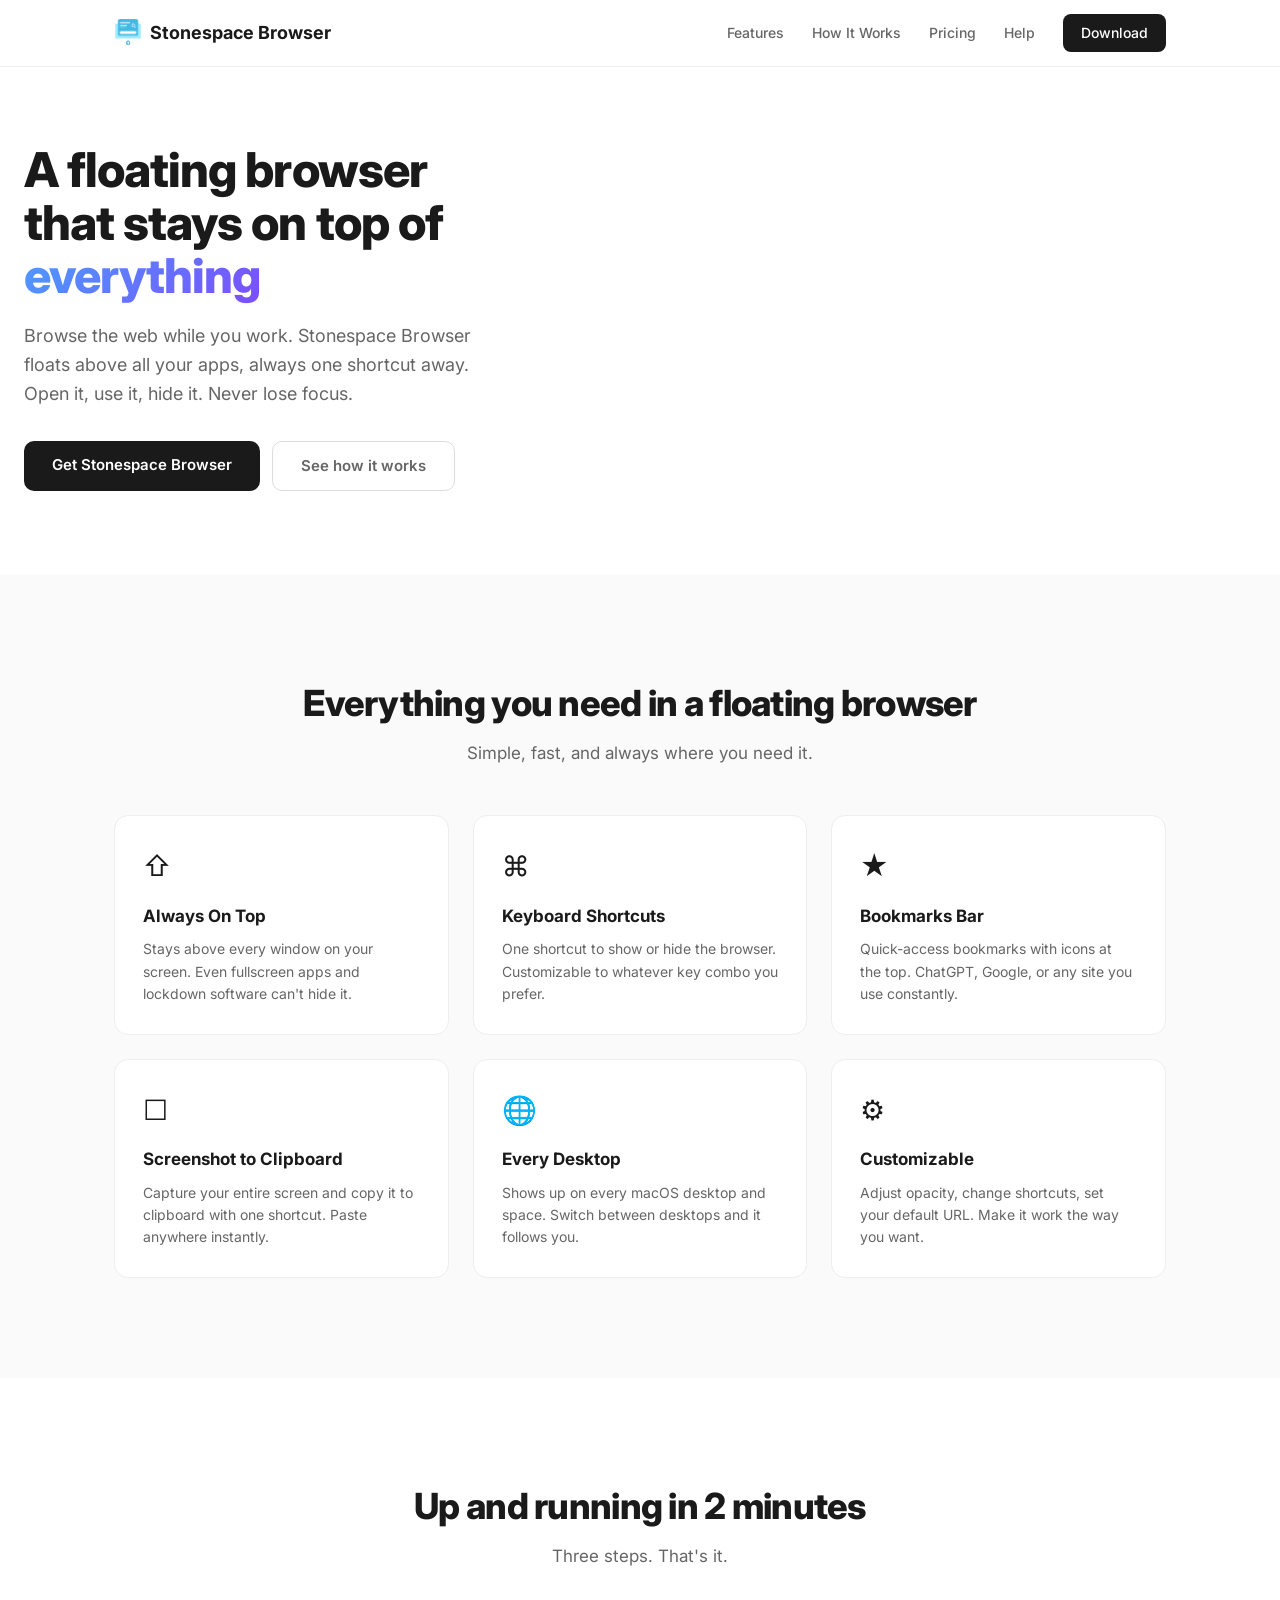
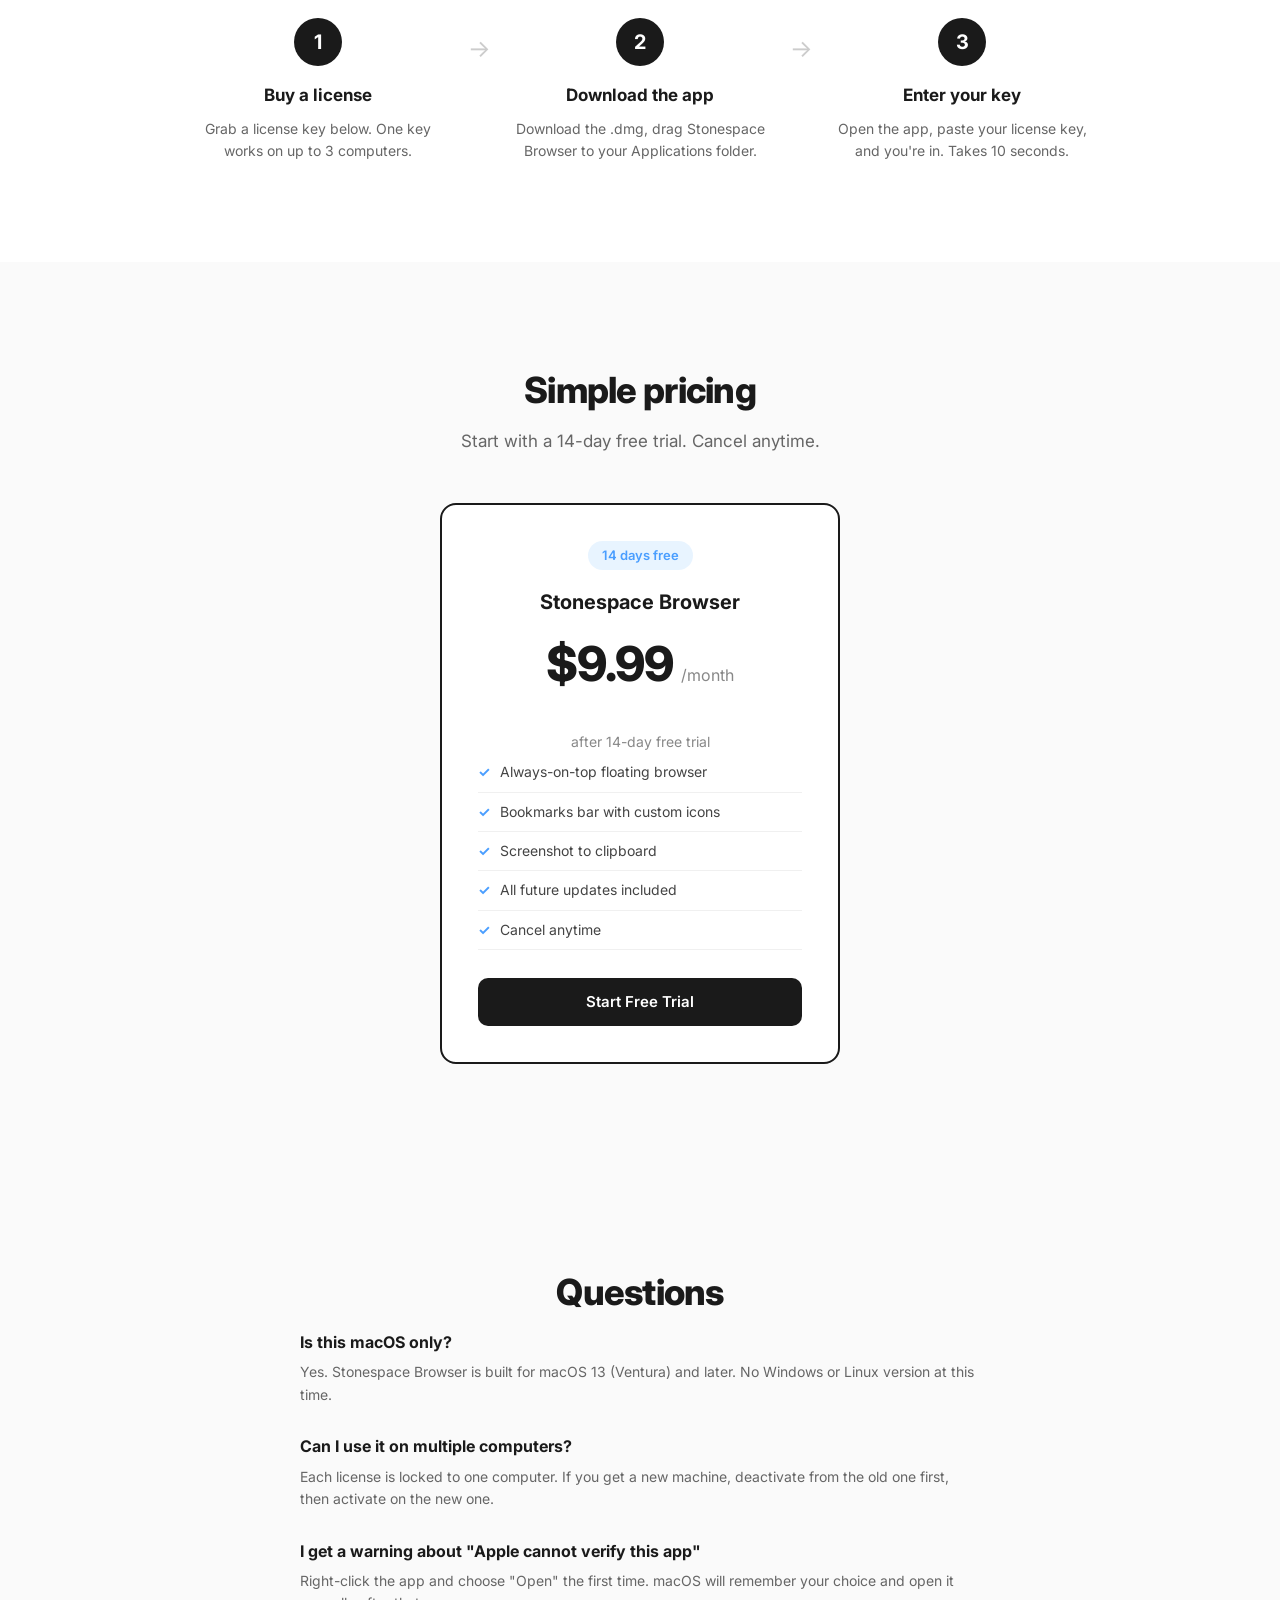
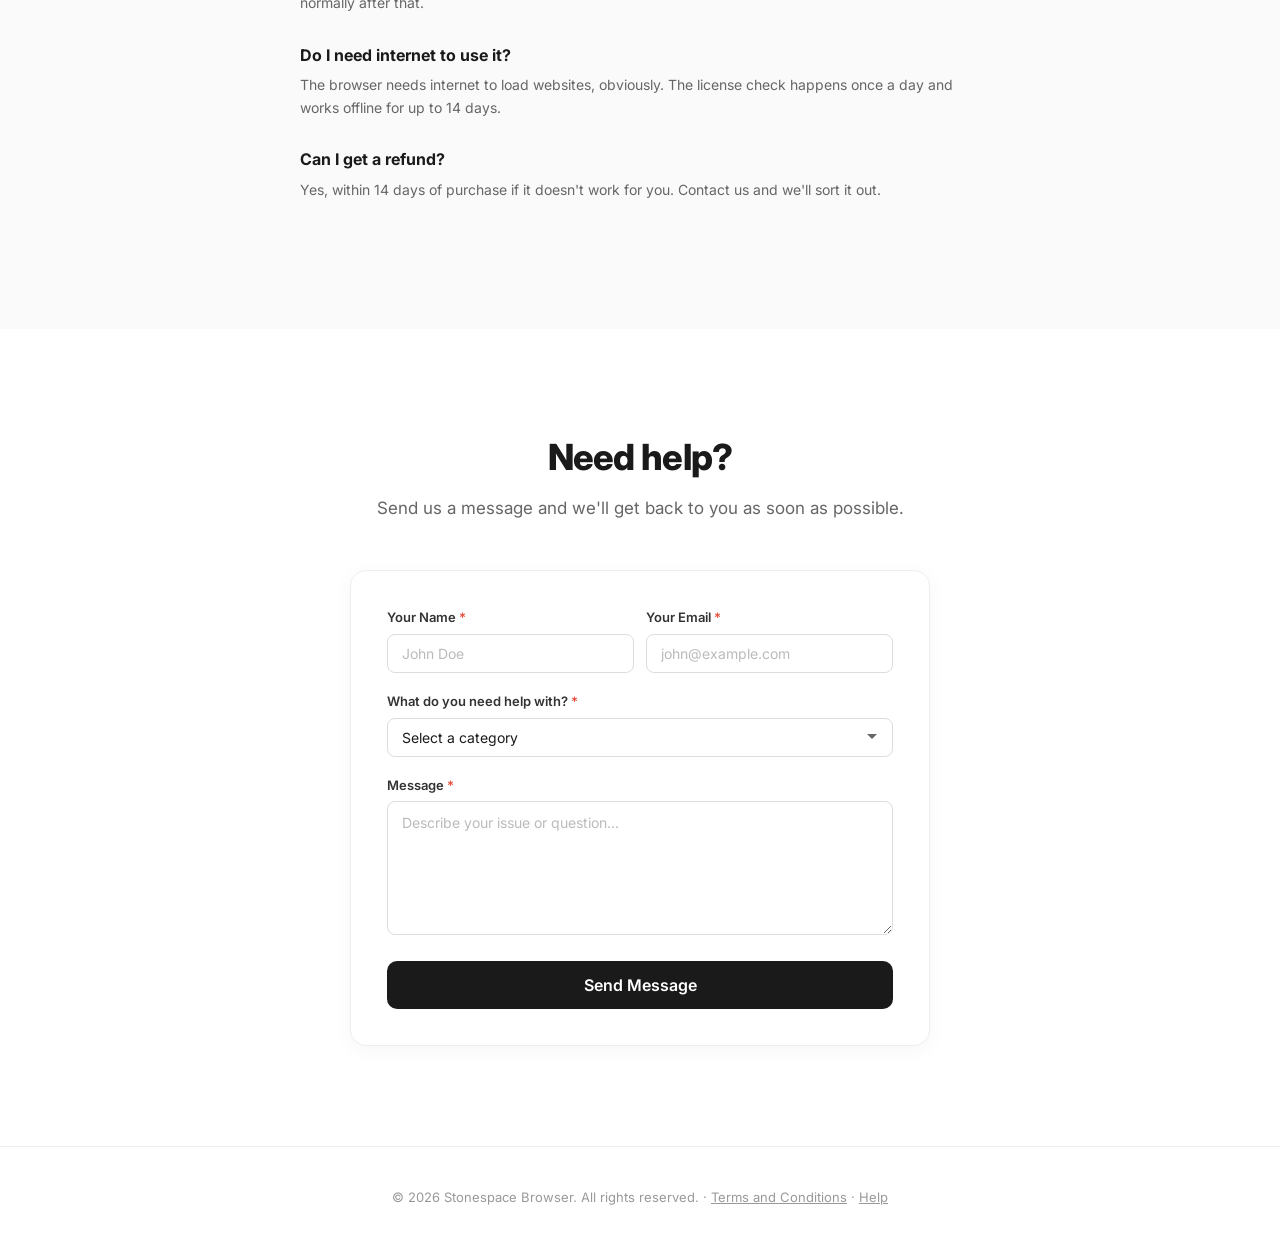
==== index.html @ 14fc7927 "Point trial form to new registration Google Sheet webhook" ====
<!DOCTYPE html>
<html lang="en">
<head>
  <meta charset="UTF-8">
  <meta name="viewport" content="width=device-width, initial-scale=1.0">
  <title>Stonespace Browser - A floating browser that stays on top of everything</title>
  <meta name="description" content="Stonespace Browser is a floating, always-on-top browser for macOS. Browse while you work. Keyboard shortcuts, bookmarks, screenshot tools.">
  <link rel="stylesheet" href="styles.css">
  <link rel="preconnect" href="https://fonts.googleapis.com">
  <link rel="preconnect" href="https://fonts.gstatic.com" crossorigin>
  <link href="https://fonts.googleapis.com/css2?family=Inter:wght@400;500;600;700;800&display=swap" rel="stylesheet">
</head>
<body>

  <!-- Nav -->
  <nav>
    <div class="nav-inner">
      <div class="nav-logo">
        <img src="assets/logo.png" alt="Stonespace Browser" class="nav-logo-img">
        Stonespace Browser
      </div>
      <div class="nav-links">
        <a href="#features">Features</a>
        <a href="#how-it-works">How It Works</a>
        <a href="#pricing">Pricing</a>
        <a href="#help" class="nav-link-help">Help</a>
        <a href="#" class="nav-btn open-registration">Download</a>
      </div>
    </div>
  </nav>

  <!-- Hero -->
  <section class="hero">
    <div class="hero-inner">
      <div class="hero-text">
        <h1>A floating browser that stays on top of <em>everything</em></h1>
        <p class="hero-sub">Browse the web while you work. Stonespace Browser floats above all your apps, always one shortcut away. Open it, use it, hide it. Never lose focus.</p>
        <div class="hero-buttons">
          <a href="#" class="btn btn-primary open-registration">Get Stonespace Browser</a>
          <a href="#how-it-works" class="btn btn-ghost">See how it works</a>
        </div>
      </div>

      <div class="hero-macbook">
        <video id="demo-video" class="hero-video" muted loop playsinline>
          <source src="assets/hero-demo.mp4" type="video/mp4">
        </video>

        <!-- Floating shortcut indicator -->
        <div class="shortcut-badge" id="shortcut-badge">
          <span class="kbd">&#8984;</span> + <span class="kbd">3</span>
        </div>
      </div>
    </div>
  </section>

  <!-- Features -->
  <section class="features" id="features">
    <div class="section-inner">
      <h2>Everything you need in a floating browser</h2>
      <p class="section-sub">Simple, fast, and always where you need it.</p>

      <div class="features-grid">
        <div class="feature-card">
          <div class="feature-icon">&#8679;</div>
          <h3>Always On Top</h3>
          <p>Stays above every window on your screen. Even fullscreen apps and lockdown software can't hide it.</p>
        </div>
        <div class="feature-card">
          <div class="feature-icon">&#8984;</div>
          <h3>Keyboard Shortcuts</h3>
          <p>One shortcut to show or hide the browser. Customizable to whatever key combo you prefer.</p>
        </div>
        <div class="feature-card">
          <div class="feature-icon">&#9733;</div>
          <h3>Bookmarks Bar</h3>
          <p>Quick-access bookmarks with icons at the top. ChatGPT, Google, or any site you use constantly.</p>
        </div>
        <div class="feature-card">
          <div class="feature-icon">&#9744;</div>
          <h3>Screenshot to Clipboard</h3>
          <p>Capture your entire screen and copy it to clipboard with one shortcut. Paste anywhere instantly.</p>
        </div>
        <div class="feature-card">
          <div class="feature-icon">&#127760;</div>
          <h3>Every Desktop</h3>
          <p>Shows up on every macOS desktop and space. Switch between desktops and it follows you.</p>
        </div>
        <div class="feature-card">
          <div class="feature-icon">&#9881;</div>
          <h3>Customizable</h3>
          <p>Adjust opacity, change shortcuts, set your default URL. Make it work the way you want.</p>
        </div>
      </div>
    </div>
  </section>

  <!-- How It Works -->
  <section class="how-it-works" id="how-it-works">
    <div class="section-inner">
      <h2>Up and running in 2 minutes</h2>
      <p class="section-sub">Three steps. That's it.</p>

      <div class="steps">
        <div class="step">
          <div class="step-num">1</div>
          <h3>Buy a license</h3>
          <p>Grab a license key below. One key works on up to 3 computers.</p>
        </div>
        <div class="step-arrow">&rarr;</div>
        <div class="step">
          <div class="step-num">2</div>
          <h3>Download the app</h3>
          <p>Download the .dmg, drag Stonespace Browser to your Applications folder.</p>
        </div>
        <div class="step-arrow">&rarr;</div>
        <div class="step">
          <div class="step-num">3</div>
          <h3>Enter your key</h3>
          <p>Open the app, paste your license key, and you're in. Takes 10 seconds.</p>
        </div>
      </div>
    </div>
  </section>

  <!-- Pricing -->
  <section class="pricing" id="pricing">
    <div class="section-inner">
      <h2>Simple pricing</h2>
      <p class="section-sub">Start with a <span class="trial-days">14</span>-day free trial. Cancel anytime.</p>

      <div class="pricing-card">
        <div class="pricing-trial-badge"><span class="trial-days">14</span> days free</div>
        <div class="pricing-header">
          <h3>Stonespace Browser</h3>
          <div class="pricing-amount">
            <span class="price price-value">$9.99</span>
            <span class="price-period">/month</span>
          </div>
          <p class="pricing-trial-note">after <span class="trial-days">14</span>-day free trial</p>
        </div>
        <ul class="pricing-features">
          <li>Always-on-top floating browser</li>
          <li>Bookmarks bar with custom icons</li>
          <li>Screenshot to clipboard</li>
          <li>All future updates included</li>
          <li>Cancel anytime</li>
        </ul>
        <a href="#" class="btn btn-primary btn-full open-registration">Start Free Trial</a>
      </div>
    </div>
  </section>


  <!-- FAQ -->
  <section class="faq" id="faq">
    <div class="section-inner">
      <h2>Questions</h2>

      <div class="faq-list">
        <div class="faq-item">
          <h3>Is this macOS only?</h3>
          <p>Yes. Stonespace Browser is built for macOS 13 (Ventura) and later. No Windows or Linux version at this time.</p>
        </div>
        <div class="faq-item">
          <h3>Can I use it on multiple computers?</h3>
          <p>Each license is locked to one computer. If you get a new machine, deactivate from the old one first, then activate on the new one.</p>
        </div>
        <div class="faq-item">
          <h3>I get a warning about "Apple cannot verify this app"</h3>
          <p>Right-click the app and choose "Open" the first time. macOS will remember your choice and open it normally after that.</p>
        </div>
        <div class="faq-item">
          <h3>Do I need internet to use it?</h3>
          <p>The browser needs internet to load websites, obviously. The license check happens once a day and works offline for up to 14 days.</p>
        </div>
        <div class="faq-item">
          <h3>Can I get a refund?</h3>
          <p>Yes, within 14 days of purchase if it doesn't work for you. Contact us and we'll sort it out.</p>
        </div>
      </div>
    </div>
  </section>

  <!-- Help -->
  <section class="help" id="help">
    <div class="section-inner">
      <h2>Need help?</h2>
      <p class="section-sub">Send us a message and we'll get back to you as soon as possible.</p>

      <div class="help-card">
        <form id="help-form" novalidate>
          <div class="form-row">
            <div class="form-group">
              <label for="help-name">Your Name <span class="required">*</span></label>
              <input type="text" id="help-name" name="name" required placeholder="John Doe">
            </div>
            <div class="form-group">
              <label for="help-email">Your Email <span class="required">*</span></label>
              <input type="email" id="help-email" name="email" required placeholder="john@example.com">
            </div>
          </div>

          <div class="form-group">
            <label for="help-category">What do you need help with? <span class="required">*</span></label>
            <select id="help-category" name="category" required>
              <option value="" disabled selected>Select a category</option>
              <option value="Installation">Installation issue</option>
              <option value="License">License or activation</option>
              <option value="Bug">Something isn't working</option>
              <option value="Billing">Billing or subscription</option>
              <option value="Feature Request">Feature request</option>
              <option value="Refund">Refund request</option>
              <option value="Other">Other</option>
            </select>
          </div>

          <div class="form-group">
            <label for="help-message">Message <span class="required">*</span></label>
            <textarea id="help-message" name="message" required placeholder="Describe your issue or question..." rows="5"></textarea>
          </div>

          <button type="submit" class="btn btn-primary btn-full help-submit" id="help-submit-btn">Send Message</button>
        </form>

        <div class="help-success" id="help-success" style="display: none;">
          <div class="help-success-icon">&#10003;</div>
          <h3>Message sent!</h3>
          <p>Your ticket number is <strong id="help-ticket-display"></strong></p>
          <p class="help-success-note">We'll get back to you by email. Save your ticket number for reference.</p>
          <button class="btn btn-ghost" id="help-send-another">Send another message</button>
        </div>
      </div>
    </div>
  </section>

  <!-- Registration Modal -->
  <div class="modal-overlay" id="registration-modal">
    <div class="modal-card">
      <button class="modal-close" id="modal-close">&times;</button>
      <h2 class="modal-title">Start Your Free Trial</h2>
      <p class="modal-subtitle">Fill in your info and we'll take you to checkout.</p>

      <form id="registration-form" novalidate>
        <div class="form-row">
          <div class="form-group">
            <label for="reg-first-name">First Name <span class="required">*</span></label>
            <input type="text" id="reg-first-name" name="firstName" required placeholder="John">
          </div>
          <div class="form-group">
            <label for="reg-last-name">Last Name <span class="required">*</span></label>
            <input type="text" id="reg-last-name" name="lastName" required placeholder="Doe">
          </div>
        </div>

        <div class="form-group">
          <label for="reg-email">Email <span class="required">*</span></label>
          <input type="email" id="reg-email" name="email" required placeholder="john@example.com">
        </div>

        <div class="form-group">
          <label for="reg-phone">Phone Number <span class="required">*</span></label>
          <input type="tel" id="reg-phone" name="phone" required placeholder="(555) 123-4567">
        </div>

        <div class="form-group">
          <label for="reg-occupation">Occupation <span class="required">*</span></label>
          <select id="reg-occupation" name="occupation" required>
            <option value="" disabled selected>Select your occupation</option>
            <option value="Student">Student</option>
            <option value="Teacher/Professor">Teacher/Professor</option>
            <option value="Software Developer">Software Developer</option>
            <option value="Designer">Designer</option>
            <option value="Business Owner">Business Owner</option>
            <option value="Freelancer">Freelancer</option>
            <option value="Other">Other</option>
          </select>
        </div>

        <div class="form-group" id="school-group" style="display: none;">
          <label for="reg-school">School <span class="required">*</span></label>
          <div class="school-autocomplete">
            <input type="text" id="reg-school" name="school" placeholder="Start typing your school name..." autocomplete="off">
            <ul class="school-dropdown" id="school-dropdown"></ul>
          </div>
        </div>

        <div class="form-group form-group-checkbox">
          <label class="checkbox-label">
            <input type="checkbox" id="reg-terms" name="terms" required>
            <span>I agree to the <a href="terms.html" target="_blank">Terms and Conditions</a> <span class="required">*</span></span>
          </label>
          <span class="terms-confirm" id="terms-confirm" style="display: none;">✓ Got it, thanks for agreeing</span>
        </div>

        <button type="submit" class="btn btn-primary btn-full modal-submit">Continue to Checkout</button>
      </form>
    </div>
  </div>

  <!-- Footer -->
  <footer>
    <div class="section-inner">
      <p>&copy; 2026 Stonespace Browser. All rights reserved. · <a href="terms.html" style="color: #999; text-decoration: underline;">Terms and Conditions</a> · <a href="#help" style="color: #999; text-decoration: underline;">Help</a></p>
    </div>
  </footer>

  <script>
    // =====================================================
    // CHANGE PRICE HERE — update this value when you
    // change the price on LemonSqueezy. This is the ONLY
    // place in the entire page where the price is set.
    // All "$X.XX" and "X days free" text on the page
    // pulls from these two variables automatically.
    // =====================================================
    const PRODUCT_PRICE = '9.99';
    const TRIAL_DAYS = 14;

    // Fill in all price and trial-day placeholders
    document.querySelectorAll('.price-value').forEach(el => {
      el.textContent = '$' + PRODUCT_PRICE;
    });
    document.querySelectorAll('.trial-days').forEach(el => {
      el.textContent = TRIAL_DAYS;
    });
  </script>

  <script>
    // Video playback + keyboard animation sync
    const video = document.getElementById('demo-video');
    const badge = document.getElementById('shortcut-badge');

    const OPEN_TIME = 2.0;
    const CLOSE_TIME = 13.0;
    const BADGE_DURATION = 2500; // ms — how long the badge stays visible

    function highlightKeys() {
      badge.classList.add('visible');
      setTimeout(() => {
        badge.classList.remove('visible');
      }, BADGE_DURATION);
    }

    let openFired = false;
    let closeFired = false;

    video.addEventListener('timeupdate', () => {
      const t = video.currentTime;

      if (t >= OPEN_TIME && t < OPEN_TIME + 0.5 && !openFired) {
        openFired = true;
        highlightKeys();
      }

      if (t >= CLOSE_TIME && t < CLOSE_TIME + 0.5 && !closeFired) {
        closeFired = true;
        highlightKeys();
      }

      // Reset flags when video loops
      if (t < 1) {
        openFired = false;
        closeFired = false;
      }
    });

    // Auto-play video when it's in view
    const observer = new IntersectionObserver((entries) => {
      entries.forEach(entry => {
        if (entry.isIntersecting) {
          video.play();
        } else {
          video.pause();
        }
      });
    }, { threshold: 0.3 });

    observer.observe(video);

    // Smooth scroll for nav links (skip registration popup buttons)
    document.querySelectorAll('a[href^="#"]').forEach(anchor => {
      if (anchor.classList.contains('open-registration')) return;
      anchor.addEventListener('click', function (e) {
        e.preventDefault();
        const target = document.querySelector(this.getAttribute('href'));
        if (target) {
          target.scrollIntoView({ behavior: 'smooth', block: 'start' });
        }
      });
    });
  </script>

  <script>
    // =====================================================
    // Registration Modal
    // =====================================================

    const CHECKOUT_BASE_URL = 'https://stonespacebrowser.lemonsqueezy.com/checkout/buy/269be600-1c07-4f75-b6a8-9660ef250c9c';

    // --- School list (US colleges + major high schools) ---
    const SCHOOLS = [
      // Ivy League
      "Harvard University","Yale University","Princeton University","Columbia University",
      "University of Pennsylvania","Brown University","Dartmouth College","Cornell University",
      // Top National Universities
      "Massachusetts Institute of Technology (MIT)","Stanford University","California Institute of Technology (Caltech)",
      "University of Chicago","Duke University","Northwestern University","Johns Hopkins University",
      "Rice University","Vanderbilt University","Washington University in St. Louis","Emory University",
      "Georgetown University","University of Notre Dame","Carnegie Mellon University","University of Virginia",
      "Wake Forest University","University of Michigan","University of Southern California (USC)",
      "New York University (NYU)","Tufts University","University of North Carolina at Chapel Hill",
      "Boston College","Boston University","University of Rochester","Brandeis University",
      "Case Western Reserve University","Georgia Institute of Technology (Georgia Tech)",
      "University of Florida","University of Texas at Austin","University of Wisconsin-Madison",
      "University of Illinois Urbana-Champaign","Ohio State University","Penn State University",
      "Purdue University","University of Washington","University of Maryland","Indiana University Bloomington",
      "University of Minnesota","Michigan State University","University of Iowa","University of Colorado Boulder",
      "University of Oregon","University of Arizona","Arizona State University","University of Pittsburgh",
      "Rutgers University","University of Connecticut","Virginia Tech","Texas A&M University",
      "University of Georgia","University of South Carolina","University of Tennessee",
      "University of Alabama","University of Kentucky","University of Arkansas","University of Kansas",
      "University of Oklahoma","University of Nebraska","University of Missouri","Iowa State University",
      "Oregon State University","Washington State University","Colorado State University",
      "North Carolina State University","Florida State University","University of Central Florida",
      "University of South Florida","Florida International University",
      // UC System
      "UCLA","UC Berkeley","UC San Diego","UC Davis","UC Santa Barbara","UC Irvine",
      "UC Santa Cruz","UC Riverside","UC Merced",
      // CSU System
      "San Diego State University","San Jose State University","Cal Poly San Luis Obispo",
      "Cal Poly Pomona","Sacramento State University","San Francisco State University",
      "Long Beach State University","Fresno State University","Cal State Fullerton",
      "Cal State Northridge","Cal State Los Angeles",
      // SUNY/CUNY
      "Stony Brook University (SUNY)","University at Buffalo (SUNY)","Binghamton University (SUNY)",
      "University at Albany (SUNY)","CUNY Baruch College","CUNY Hunter College","CUNY City College",
      "CUNY Brooklyn College","CUNY Queens College",
      // Liberal Arts
      "Williams College","Amherst College","Swarthmore College","Pomona College","Wellesley College",
      "Bowdoin College","Middlebury College","Claremont McKenna College","Carleton College",
      "Hamilton College","Haverford College","Colby College","Harvey Mudd College",
      "Grinnell College","Davidson College","Colgate University","Wesleyan University",
      "Bates College","Colorado College","Oberlin College","Smith College","Barnard College",
      "Vassar College","Bryn Mawr College","Scripps College","Reed College",
      // HBCUs
      "Howard University","Spelman College","Morehouse College","Hampton University",
      "Tuskegee University","Florida A&M University","North Carolina A&T","Xavier University of Louisiana",
      // Other Notables
      "Northeastern University","Villanova University","Santa Clara University","Loyola Marymount University",
      "Gonzaga University","Creighton University","George Washington University","American University",
      "Syracuse University","University of Denver","Tulane University","Lehigh University",
      "Pepperdine University","Southern Methodist University (SMU)","Texas Christian University (TCU)",
      "Baylor University","Brigham Young University (BYU)","University of Miami",
      "Clemson University","Auburn University","University of Mississippi (Ole Miss)",
      "Louisiana State University (LSU)","University of Utah","University of Nevada, Las Vegas (UNLV)",
      "University of Hawaii at Manoa","University of New Mexico","University of Idaho",
      "University of Wyoming","University of Montana","University of North Dakota",
      "University of South Dakota","University of Vermont","University of Maine",
      "University of New Hampshire","University of Rhode Island","University of Delaware",
      // Community Colleges (major ones)
      "Miami Dade College","Houston Community College","Lone Star College",
      "Northern Virginia Community College (NOVA)","Austin Community College",
      "Santa Monica College","Pasadena City College","De Anza College","Diablo Valley College",
      "Orange Coast College","Glendale Community College","Mesa Community College",
      "Maricopa Community Colleges","Valencia College","Broward College",
      "Community College of Philadelphia","Montgomery College",
      // Major High Schools
      "Thomas Jefferson High School for Science and Technology","Stuyvesant High School",
      "Bronx High School of Science","Brooklyn Technical High School",
      "Phillips Academy Andover","Phillips Exeter Academy","Deerfield Academy",
      "Choate Rosemary Hall","Lawrenceville School","Hotchkiss School",
      "St. Paul's School","Milton Academy","Groton School","Middlesex School",
      "Loomis Chaffee School","Peddie School","Westminster School","Cate School",
      "Thacher School","Lakeside School",
      // Other — typed manually by user
    ];

    // --- DOM refs ---
    const modal = document.getElementById('registration-modal');
    const modalCloseBtn = document.getElementById('modal-close');
    const regForm = document.getElementById('registration-form');
    const occupationSelect = document.getElementById('reg-occupation');
    const schoolGroup = document.getElementById('school-group');
    const schoolInput = document.getElementById('reg-school');
    const schoolDropdown = document.getElementById('school-dropdown');

    // --- Open modal ---
    document.querySelectorAll('.open-registration').forEach(btn => {
      btn.addEventListener('click', function(e) {
        e.preventDefault();
        modal.classList.add('active');
        document.body.style.overflow = 'hidden';
      });
    });

    // --- Close modal ---
    function closeModal() {
      modal.classList.remove('active');
      document.body.style.overflow = '';
    }

    modalCloseBtn.addEventListener('click', closeModal);

    modal.addEventListener('click', function(e) {
      if (e.target === modal) closeModal();
    });

    document.addEventListener('keydown', function(e) {
      if (e.key === 'Escape' && modal.classList.contains('active')) closeModal();
    });

    // --- Confirm terms checkbox visually when checked ---
    const termsCheckboxEl = document.getElementById('reg-terms');
    const termsConfirmEl = document.getElementById('terms-confirm');
    termsCheckboxEl.addEventListener('change', function() {
      termsConfirmEl.style.display = this.checked ? 'block' : 'none';
      if (this.checked) this.classList.remove('input-error');
    });

    // --- Show/hide school field based on occupation ---
    occupationSelect.addEventListener('change', function() {
      if (this.value === 'Student') {
        schoolGroup.style.display = 'block';
        schoolInput.setAttribute('required', '');
      } else {
        schoolGroup.style.display = 'none';
        schoolInput.removeAttribute('required');
        schoolInput.value = '';
      }
    });

    // --- School autocomplete ---
    let schoolFocused = false;

    schoolInput.addEventListener('input', function() {
      const query = this.value.trim().toLowerCase();
      schoolDropdown.innerHTML = '';

      if (query.length < 2) {
        schoolDropdown.style.display = 'none';
        return;
      }

      const matches = SCHOOLS.filter(s => s.toLowerCase().includes(query)).slice(0, 8);

      if (matches.length === 0) {
        schoolDropdown.style.display = 'none';
        return;
      }

      matches.forEach(school => {
        const li = document.createElement('li');
        li.textContent = school;
        li.addEventListener('mousedown', function(e) {
          e.preventDefault();
          schoolInput.value = school;
          schoolDropdown.style.display = 'none';
        });
        schoolDropdown.appendChild(li);
      });

      schoolDropdown.style.display = 'block';
    });

    schoolInput.addEventListener('focus', function() {
      schoolFocused = true;
    });

    schoolInput.addEventListener('blur', function() {
      schoolFocused = false;
      setTimeout(() => {
        if (!schoolFocused) schoolDropdown.style.display = 'none';
      }, 200);
    });

    // --- Help form ---
    const helpForm = document.getElementById('help-form');
    const helpSuccess = document.getElementById('help-success');
    const helpTicketDisplay = document.getElementById('help-ticket-display');
    const helpSubmitBtn = document.getElementById('help-submit-btn');

    function generateTicketNumber() {
      const timestamp = Date.now().toString(36).toUpperCase();
      const random = Math.floor(Math.random() * 9000 + 1000);
      return 'SS-' + timestamp + '-' + random;
    }

    document.getElementById('help-send-another').addEventListener('click', function() {
      helpSuccess.style.display = 'none';
      helpForm.style.display = 'block';
      helpForm.reset();
    });

    helpForm.addEventListener('submit', function(e) {
      e.preventDefault();

      const name = document.getElementById('help-name').value.trim();
      const email = document.getElementById('help-email').value.trim();
      const category = document.getElementById('help-category').value;
      const message = document.getElementById('help-message').value.trim();

      // Clear previous errors
      helpForm.querySelectorAll('.form-error').forEach(el => el.remove());
      helpForm.querySelectorAll('.input-error').forEach(el => el.classList.remove('input-error'));

      let hasError = false;

      function showHelpError(inputId, msg) {
        hasError = true;
        const input = document.getElementById(inputId);
        input.classList.add('input-error');
        const err = document.createElement('span');
        err.className = 'form-error';
        err.textContent = msg;
        input.parentNode.appendChild(err);
      }

      if (!name) showHelpError('help-name', 'Name is required');
      if (!email) {
        showHelpError('help-email', 'Email is required');
      } else if (!/^[^\s@]+@[^\s@]+\.[^\s@]+$/.test(email)) {
        showHelpError('help-email', 'Please enter a valid email');
      }
      if (!category) showHelpError('help-category', 'Please select a category');
      if (!message) showHelpError('help-message', 'Message is required');

      if (hasError) return;

      const ticketNumber = generateTicketNumber();

      // Disable button while sending
      helpSubmitBtn.disabled = true;
      helpSubmitBtn.textContent = 'Sending...';

      const HELP_WEBHOOK = 'https://script.google.com/macros/s/AKfycbyLa66Qsd2FAJFiQ0IK4mr2AFqhK3u2bsH7CyrIun2P2wiC9p0202hPXzMaw9oYuY2f/exec';

      const params = new URLSearchParams({
        ticketNumber: ticketNumber,
        name: name,
        email: email,
        category: category,
        message: message,
        timestamp: new Date().toISOString()
      });

      fetch(HELP_WEBHOOK + '?' + params.toString(), {
        method: 'GET',
        mode: 'no-cors'
      }).then(() => {
        helpForm.style.display = 'none';
        helpTicketDisplay.textContent = ticketNumber;
        helpSuccess.style.display = 'block';
        helpSubmitBtn.disabled = false;
        helpSubmitBtn.textContent = 'Send Message';
      }).catch(() => {
        helpForm.style.display = 'none';
        helpTicketDisplay.textContent = ticketNumber;
        helpSuccess.style.display = 'block';
        helpSubmitBtn.disabled = false;
        helpSubmitBtn.textContent = 'Send Message';
      });
    });

    // --- Form submission ---
    regForm.addEventListener('submit', function(e) {
      e.preventDefault();

      // Validate all required fields
      const firstName = document.getElementById('reg-first-name').value.trim();
      const lastName = document.getElementById('reg-last-name').value.trim();
      const email = document.getElementById('reg-email').value.trim();
      const phone = document.getElementById('reg-phone').value.trim();
      const occupation = occupationSelect.value;
      const school = schoolInput.value.trim();

      // Clear previous errors
      regForm.querySelectorAll('.form-error').forEach(el => el.remove());
      regForm.querySelectorAll('.input-error').forEach(el => el.classList.remove('input-error'));

      let hasError = false;

      function showError(inputId, message) {
        hasError = true;
        const input = document.getElementById(inputId);
        input.classList.add('input-error');
        const err = document.createElement('span');
        err.className = 'form-error';
        err.textContent = message;
        input.parentNode.appendChild(err);
      }

      if (!firstName) showError('reg-first-name', 'First name is required');
      if (!lastName) showError('reg-last-name', 'Last name is required');
      if (!email) {
        showError('reg-email', 'Email is required');
      } else if (!/^[^\s@]+@[^\s@]+\.[^\s@]+$/.test(email)) {
        showError('reg-email', 'Please enter a valid email');
      }
      if (!phone) showError('reg-phone', 'Phone number is required');
      if (!occupation) showError('reg-occupation', 'Please select an occupation');
      if (occupation === 'Student' && !school) showError('reg-school', 'School is required for students');

      // Terms checkbox validation
      const termsCheckbox = document.getElementById('reg-terms');
      if (!termsCheckbox.checked) {
        hasError = true;
        termsCheckbox.classList.add('input-error');
        const err = document.createElement('span');
        err.className = 'form-error';
        err.textContent = 'You must agree to the Terms and Conditions';
        termsCheckbox.closest('.form-group-checkbox').appendChild(err);
      }

      if (hasError) return;

      // Collect data
      // Note: reaching this point means termsCheckbox.checked is true,
      // since the validation above returns early otherwise.
      const registrationData = {
        firstName,
        lastName,
        email,
        phone,
        occupation,
        school: occupation === 'Student' ? school : '',
        termsAccepted: 'yes',
        timestamp: new Date().toISOString()
      };

      // Send to Google Sheet via Google Apps Script (GET request with query params)
      const GOOGLE_SHEET_WEBHOOK = 'https://script.google.com/macros/s/AKfycbxwvxoI_zh5I-8Iay0oKiMw6Ja_a-gwXOGGK-kQ-q_-foWrHFXBaM9PGPi2MQfC6_6ukg/exec';

      const params = new URLSearchParams({
        firstName: registrationData.firstName,
        lastName: registrationData.lastName,
        email: registrationData.email,
        phone: registrationData.phone,
        occupation: registrationData.occupation,
        school: registrationData.school || '',
        termsAccepted: registrationData.termsAccepted,
        timestamp: registrationData.timestamp
      });

      fetch(GOOGLE_SHEET_WEBHOOK + '?' + params.toString(), {
        method: 'GET',
        mode: 'no-cors'
      }).catch(() => {});

      // Redirect to LemonSqueezy checkout with email pre-filled
      const checkoutUrl = CHECKOUT_BASE_URL + '?checkout[email]=' + encodeURIComponent(email);
      window.location.href = checkoutUrl;
    });
  </script>

</body>
</html>
---- styles.css ----
/* ─── Reset & Base ─────────────────────────────── */

*, *::before, *::after {
  margin: 0;
  padding: 0;
  box-sizing: border-box;
}

html {
  scroll-behavior: smooth;
}

body {
  font-family: 'Inter', -apple-system, BlinkMacSystemFont, sans-serif;
  color: #1a1a1a;
  background: #fff;
  line-height: 1.6;
  -webkit-font-smoothing: antialiased;
}

/* ─── Nav ──────────────────────────────────────── */

nav {
  position: fixed;
  top: 0;
  left: 0;
  right: 0;
  z-index: 100;
  background: rgba(255, 255, 255, 0.85);
  backdrop-filter: blur(12px);
  border-bottom: 1px solid #eee;
}

.nav-inner {
  max-width: 1100px;
  margin: 0 auto;
  padding: 14px 24px;
  display: flex;
  align-items: center;
  justify-content: space-between;
}

.nav-logo {
  font-weight: 700;
  font-size: 18px;
  color: #1a1a1a;
  display: flex;
  align-items: center;
  gap: 8px;
}

.nav-logo-img {
  width: 28px;
  height: 28px;
  border-radius: 6px;
}

.nav-links {
  display: flex;
  align-items: center;
  gap: 28px;
}

.nav-links a {
  text-decoration: none;
  color: #666;
  font-size: 14px;
  font-weight: 500;
  transition: color 0.2s;
}

.nav-links a:hover {
  color: #1a1a1a;
}

.nav-btn {
  background: #1a1a1a !important;
  color: #fff !important;
  padding: 8px 18px;
  border-radius: 8px;
  transition: opacity 0.2s;
}

.nav-btn:hover {
  opacity: 0.85;
}

/* ─── Buttons ──────────────────────────────────── */

.btn {
  display: inline-block;
  text-decoration: none;
  font-weight: 600;
  font-size: 15px;
  padding: 12px 28px;
  border-radius: 10px;
  transition: all 0.2s;
  cursor: pointer;
}

.btn-primary {
  background: #1a1a1a;
  color: #fff;
}

.btn-primary:hover {
  opacity: 0.85;
  transform: translateY(-1px);
}

.btn-ghost {
  background: transparent;
  color: #666;
  border: 1px solid #ddd;
}

.btn-ghost:hover {
  border-color: #aaa;
  color: #1a1a1a;
}

.btn-full {
  display: block;
  width: 100%;
  text-align: center;
}

.btn-lg {
  padding: 16px 40px;
  font-size: 17px;
}

/* ─── Hero ─────────────────────────────────────── */

.hero {
  padding: 140px 24px 80px;
  overflow: hidden;
}

.hero-inner {
  max-width: 1280px;
  margin: 0 auto;
  display: flex;
  align-items: center;
  gap: 50px;
}

.hero-text {
  flex: 1;
  min-width: 0;
}

.hero-text h1 {
  font-size: 48px;
  font-weight: 800;
  line-height: 1.1;
  letter-spacing: -0.02em;
  margin-bottom: 20px;
}

.hero-text h1 em {
  font-style: normal;
  background: linear-gradient(135deg, #4a9eff, #7c4dff);
  -webkit-background-clip: text;
  -webkit-text-fill-color: transparent;
  background-clip: text;
}

.hero-sub {
  font-size: 18px;
  color: #666;
  line-height: 1.6;
  margin-bottom: 32px;
  max-width: 460px;
}

.hero-buttons {
  display: flex;
  gap: 12px;
  flex-wrap: wrap;
}

.hero-macbook {
  flex: 1.5;
  position: relative;
}

/* ─── Hero Video ───────────────────────────────── */

.hero-video {
  width: 100%;
  height: auto;
  display: block;
  border-radius: 8px;
}



/* Shortcut badge */
.shortcut-badge {
  position: absolute;
  bottom: -50px;
  left: 50%;
  transform: translateX(-50%) translateY(10px);
  background: #1a1a1a;
  color: #fff;
  padding: 10px 20px;
  border-radius: 10px;
  font-size: 16px;
  font-weight: 600;
  opacity: 0;
  transition: all 0.35s ease;
  white-space: nowrap;
  pointer-events: none;
  box-shadow: 0 4px 16px rgba(0,0,0,0.2);
}

.shortcut-badge.visible {
  opacity: 1;
  transform: translateX(-50%) translateY(0);
}

.kbd {
  display: inline-block;
  background: #333;
  padding: 3px 10px;
  border-radius: 5px;
  font-size: 15px;
  font-family: -apple-system, sans-serif;
  border: 1px solid #444;
}

/* ─── Sections (shared) ────────────────────────── */

.section-inner {
  max-width: 1100px;
  margin: 0 auto;
  padding: 0 24px;
}

section h2 {
  font-size: 36px;
  font-weight: 800;
  text-align: center;
  letter-spacing: -0.02em;
  margin-bottom: 8px;
}

.section-sub {
  text-align: center;
  color: #666;
  font-size: 17px;
  margin-bottom: 48px;
}

/* ─── Features ─────────────────────────────────── */

.features {
  padding: 100px 24px;
  background: #fafafa;
}

.features-grid {
  display: grid;
  grid-template-columns: repeat(3, 1fr);
  gap: 24px;
}

.feature-card {
  background: #fff;
  border: 1px solid #eee;
  border-radius: 14px;
  padding: 28px;
  transition: transform 0.2s, box-shadow 0.2s;
}

.feature-card:hover {
  transform: translateY(-3px);
  box-shadow: 0 8px 24px rgba(0, 0, 0, 0.06);
}

.feature-icon {
  font-size: 28px;
  margin-bottom: 14px;
}

.feature-card h3 {
  font-size: 17px;
  font-weight: 700;
  margin-bottom: 8px;
}

.feature-card p {
  font-size: 14px;
  color: #666;
  line-height: 1.6;
}

/* ─── How It Works ─────────────────────────────── */

.how-it-works {
  padding: 100px 24px;
}

.steps {
  display: flex;
  align-items: flex-start;
  justify-content: center;
  gap: 20px;
}

.step {
  text-align: center;
  flex: 1;
  max-width: 260px;
}

.step-num {
  width: 48px;
  height: 48px;
  background: #1a1a1a;
  color: #fff;
  border-radius: 50%;
  display: flex;
  align-items: center;
  justify-content: center;
  font-size: 20px;
  font-weight: 700;
  margin: 0 auto 16px;
}

.step h3 {
  font-size: 17px;
  font-weight: 700;
  margin-bottom: 8px;
}

.step p {
  font-size: 14px;
  color: #666;
}

.step-arrow {
  font-size: 24px;
  color: #ccc;
  padding-top: 12px;
}

/* ─── Pricing ──────────────────────────────────── */

.pricing {
  padding: 100px 24px;
  background: #fafafa;
}

.pricing-card {
  max-width: 400px;
  margin: 0 auto;
  background: #fff;
  border: 2px solid #1a1a1a;
  border-radius: 16px;
  padding: 36px;
  text-align: center;
}

.pricing-trial-badge {
  display: inline-block;
  background: #e8f4ff;
  color: #4a9eff;
  font-size: 13px;
  font-weight: 600;
  padding: 4px 14px;
  border-radius: 20px;
  margin-bottom: 16px;
}

.pricing-trial-note {
  font-size: 14px;
  color: #888;
  margin-top: 4px;
}

.pricing-header h3 {
  font-size: 20px;
  font-weight: 700;
  margin-bottom: 8px;
}

.pricing-amount {
  margin-bottom: 28px;
}

.price {
  font-size: 48px;
  font-weight: 800;
  letter-spacing: -0.02em;
}

.price-period {
  font-size: 16px;
  color: #888;
  margin-left: 4px;
}

.pricing-features {
  list-style: none;
  text-align: left;
  margin-bottom: 28px;
}

.pricing-features li {
  padding: 8px 0;
  font-size: 14px;
  color: #444;
  border-bottom: 1px solid #f0f0f0;
}

.pricing-features li::before {
  content: "\2713";
  color: #4a9eff;
  font-weight: 700;
  margin-right: 10px;
}

/* ─── Download ─────────────────────────────────── */

.download {
  padding: 100px 24px;
  text-align: center;
}

.download-note {
  margin-top: 16px;
  font-size: 13px;
  color: #999;
}

/* ─── FAQ ──────────────────────────────────────── */

.faq {
  padding: 100px 24px;
  background: #fafafa;
}

.faq-list {
  max-width: 680px;
  margin: 0 auto;
}

.faq-item {
  margin-bottom: 28px;
}

.faq-item h3 {
  font-size: 16px;
  font-weight: 700;
  margin-bottom: 6px;
}

.faq-item p {
  font-size: 14px;
  color: #666;
  line-height: 1.6;
}

/* ─── Help ────────────────────────────────────── */

.help {
  padding: 100px 24px;
}

.help-card {
  max-width: 580px;
  margin: 0 auto;
  background: #fff;
  border: 1px solid #eee;
  border-radius: 16px;
  padding: 36px;
  box-shadow: 0 4px 20px rgba(0, 0, 0, 0.04);
}

.help-card .form-group textarea {
  width: 100%;
  padding: 10px 14px;
  font-size: 14px;
  font-family: 'Inter', -apple-system, BlinkMacSystemFont, sans-serif;
  border: 1px solid #ddd;
  border-radius: 8px;
  background: #fff;
  color: #1a1a1a;
  transition: border-color 0.2s, box-shadow 0.2s;
  resize: vertical;
  min-height: 100px;
  line-height: 1.6;
}

.help-card .form-group textarea:focus {
  outline: none;
  border-color: #4a9eff;
  box-shadow: 0 0 0 3px rgba(74, 158, 255, 0.15);
}

.help-card .form-group textarea::placeholder {
  color: #bbb;
}

.help-card .form-group textarea.input-error {
  border-color: #e74c3c;
  box-shadow: 0 0 0 3px rgba(231, 76, 60, 0.1);
}

.help-submit {
  border: none;
  font-family: 'Inter', -apple-system, BlinkMacSystemFont, sans-serif;
  font-size: 16px;
  padding: 14px 28px;
  margin-top: 6px;
}

.help-submit:disabled {
  opacity: 0.6;
  cursor: not-allowed;
}

.help-success {
  text-align: center;
  padding: 20px 0;
}

.help-success-icon {
  width: 56px;
  height: 56px;
  background: #e8f8ee;
  color: #2ecc71;
  border-radius: 50%;
  display: flex;
  align-items: center;
  justify-content: center;
  font-size: 28px;
  font-weight: 700;
  margin: 0 auto 16px;
}

.help-success h3 {
  font-size: 20px;
  font-weight: 700;
  margin-bottom: 8px;
}

.help-success p {
  font-size: 15px;
  color: #444;
  margin-bottom: 4px;
}

.help-success-note {
  font-size: 13px !important;
  color: #888 !important;
  margin-bottom: 20px !important;
}

/* ─── Footer ───────────────────────────────────── */

footer {
  padding: 40px 24px;
  text-align: center;
  border-top: 1px solid #eee;
}

footer p {
  font-size: 13px;
  color: #999;
}

/* ─── Registration Modal ──────────────────────── */

.modal-overlay {
  position: fixed;
  top: 0;
  left: 0;
  right: 0;
  bottom: 0;
  background: rgba(0, 0, 0, 0.6);
  z-index: 1000;
  display: flex;
  align-items: center;
  justify-content: center;
  opacity: 0;
  visibility: hidden;
  transition: opacity 0.3s ease, visibility 0.3s ease;
  padding: 24px;
}

.modal-overlay.active {
  opacity: 1;
  visibility: visible;
}

.modal-card {
  background: #fff;
  border-radius: 16px;
  padding: 40px;
  width: 100%;
  max-width: 480px;
  max-height: 90vh;
  overflow-y: auto;
  position: relative;
  transform: translateY(20px) scale(0.97);
  transition: transform 0.3s ease;
  box-shadow: 0 20px 60px rgba(0, 0, 0, 0.15);
}

.modal-overlay.active .modal-card {
  transform: translateY(0) scale(1);
}

.modal-close {
  position: absolute;
  top: 16px;
  right: 20px;
  background: none;
  border: none;
  font-size: 28px;
  color: #999;
  cursor: pointer;
  line-height: 1;
  padding: 4px;
  transition: color 0.2s;
}

.modal-close:hover {
  color: #1a1a1a;
}

.modal-title {
  font-size: 24px;
  font-weight: 800;
  text-align: left;
  margin-bottom: 4px;
  letter-spacing: -0.02em;
}

.modal-subtitle {
  font-size: 15px;
  color: #666;
  margin-bottom: 28px;
  text-align: left;
}

.form-row {
  display: flex;
  gap: 12px;
}

.form-row .form-group {
  flex: 1;
}

.form-group {
  margin-bottom: 18px;
}

.form-group label {
  display: block;
  font-size: 13px;
  font-weight: 600;
  color: #333;
  margin-bottom: 6px;
}

.form-group .required {
  color: #e74c3c;
}

.form-group input,
.form-group select {
  width: 100%;
  padding: 10px 14px;
  font-size: 14px;
  font-family: 'Inter', -apple-system, BlinkMacSystemFont, sans-serif;
  border: 1px solid #ddd;
  border-radius: 8px;
  background: #fff;
  color: #1a1a1a;
  transition: border-color 0.2s, box-shadow 0.2s;
  -webkit-appearance: none;
  appearance: none;
}

.form-group select {
  background-image: url("data:image/svg+xml,%3Csvg xmlns='http://www.w3.org/2000/svg' width='12' height='12' viewBox='0 0 12 12'%3E%3Cpath fill='%23666' d='M6 8L1 3h10z'/%3E%3C/svg%3E");
  background-repeat: no-repeat;
  background-position: right 14px center;
  padding-right: 36px;
}

.form-group input:focus,
.form-group select:focus {
  outline: none;
  border-color: #4a9eff;
  box-shadow: 0 0 0 3px rgba(74, 158, 255, 0.15);
}

.form-group input::placeholder {
  color: #bbb;
}

.form-group input.input-error,
.form-group select.input-error {
  border-color: #e74c3c;
  box-shadow: 0 0 0 3px rgba(231, 76, 60, 0.1);
}

.form-error {
  display: block;
  font-size: 12px;
  color: #e74c3c;
  margin-top: 4px;
}

/* Terms checkbox */
.form-group-checkbox {
  margin-bottom: 18px;
}

.checkbox-label {
  display: flex;
  align-items: flex-start;
  gap: 10px;
  font-size: 13px;
  font-weight: 500;
  color: #333;
  cursor: pointer;
  line-height: 1.5;
}

.checkbox-label input[type="checkbox"] {
  width: 18px;
  height: 18px;
  min-width: 18px;
  margin-top: 1px;
  accent-color: #1a1a1a;
  cursor: pointer;
  border: 1px solid #ddd;
  border-radius: 4px;
}

.checkbox-label input[type="checkbox"].input-error {
  outline: 2px solid #e74c3c;
  outline-offset: 1px;
}

.checkbox-label a {
  color: #4a9eff;
  text-decoration: none;
  font-weight: 600;
}

.checkbox-label a:hover {
  text-decoration: underline;
}

.form-group-checkbox .form-error {
  display: block;
  font-size: 12px;
  color: #e74c3c;
  margin-top: 4px;
  padding-left: 28px;
}

.terms-confirm {
  font-size: 12px;
  color: #2e7d32;
  font-weight: 600;
  margin-top: 4px;
  padding-left: 28px;
}

.modal-submit {
  margin-top: 6px;
  padding: 14px 28px;
  font-size: 16px;
  border: none;
  font-family: 'Inter', -apple-system, BlinkMacSystemFont, sans-serif;
}

/* School autocomplete */
.school-autocomplete {
  position: relative;
}

.school-dropdown {
  position: absolute;
  top: 100%;
  left: 0;
  right: 0;
  background: #fff;
  border: 1px solid #ddd;
  border-top: none;
  border-radius: 0 0 8px 8px;
  list-style: none;
  max-height: 200px;
  overflow-y: auto;
  display: none;
  z-index: 10;
  box-shadow: 0 8px 20px rgba(0, 0, 0, 0.08);
}

.school-dropdown li {
  padding: 10px 14px;
  font-size: 13px;
  color: #333;
  cursor: pointer;
  transition: background 0.15s;
}

.school-dropdown li:hover {
  background: #f5f8ff;
}

/* ─── Responsive ───────────────────────────────── */

@media (max-width: 900px) {
  .hero-inner {
    flex-direction: column;
    text-align: center;
  }

  .hero-text h1 {
    font-size: 36px;
  }

  .hero-sub {
    max-width: 100%;
  }

  .hero-buttons {
    justify-content: center;
  }

  .hero-macbook {
    width: 100%;
    max-width: 500px;
  }

  .features-grid {
    grid-template-columns: repeat(2, 1fr);
  }

  .steps {
    flex-direction: column;
    align-items: center;
  }

  .step-arrow {
    transform: rotate(90deg);
    padding: 0;
  }
}

@media (max-width: 600px) {
  .hero-text h1 {
    font-size: 28px;
  }

  .features-grid {
    grid-template-columns: 1fr;
  }

  .nav-links a:not(.nav-btn) {
    display: none;
  }

  .modal-card {
    padding: 28px 20px;
  }

  .modal-title {
    font-size: 20px;
  }

  .form-row {
    flex-direction: column;
    gap: 0;
  }
}
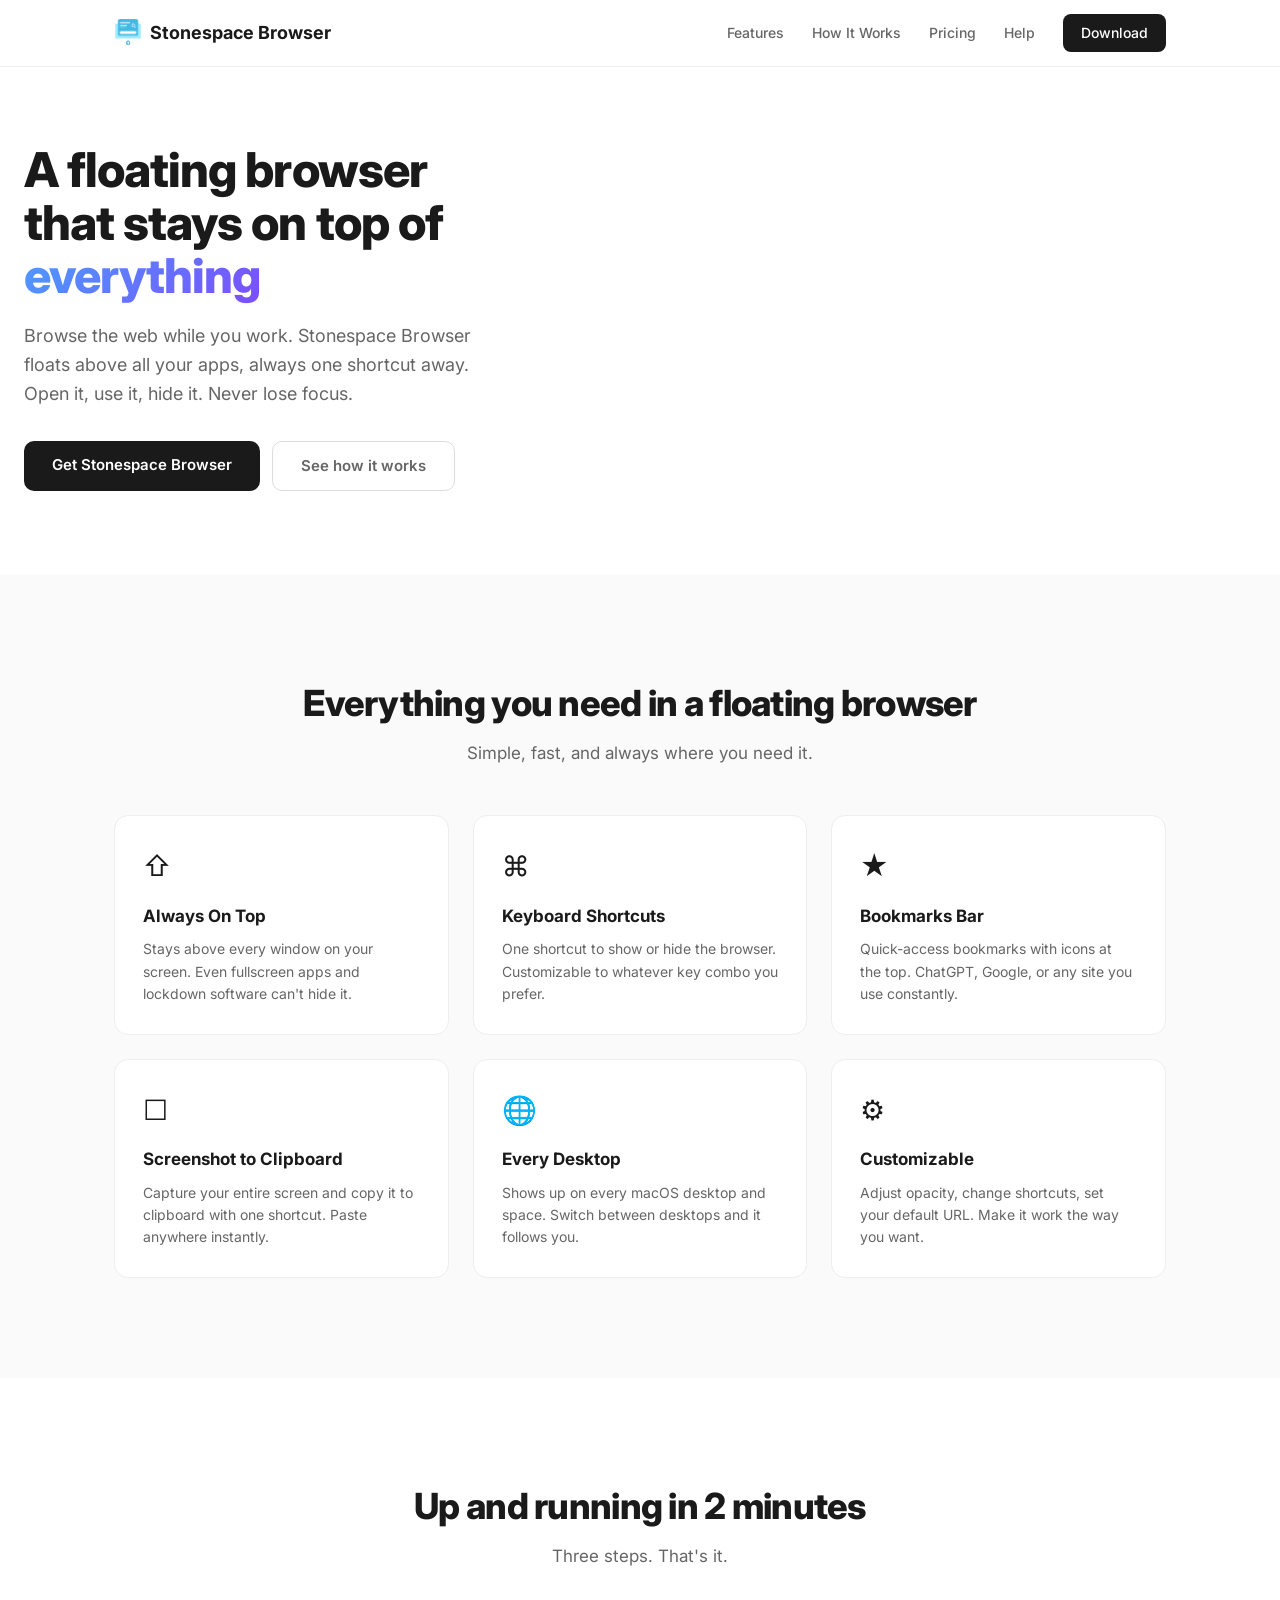
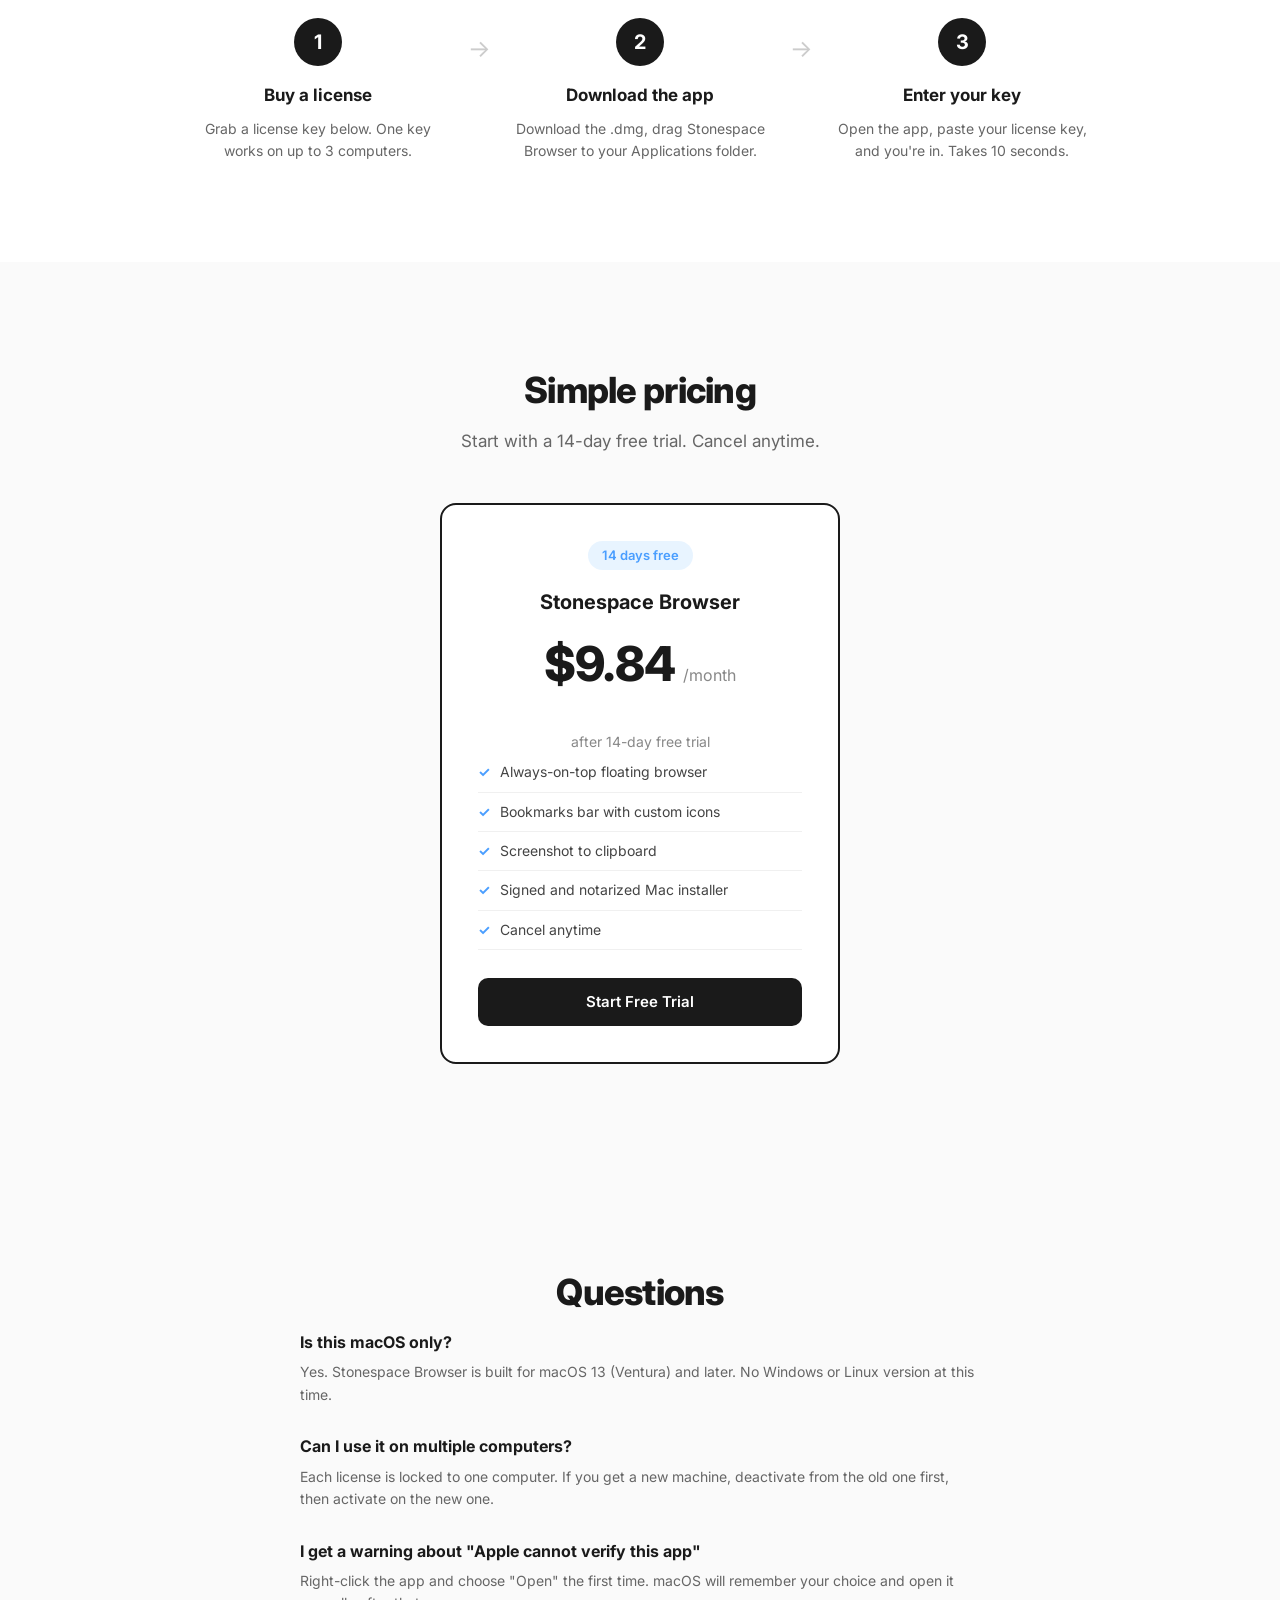
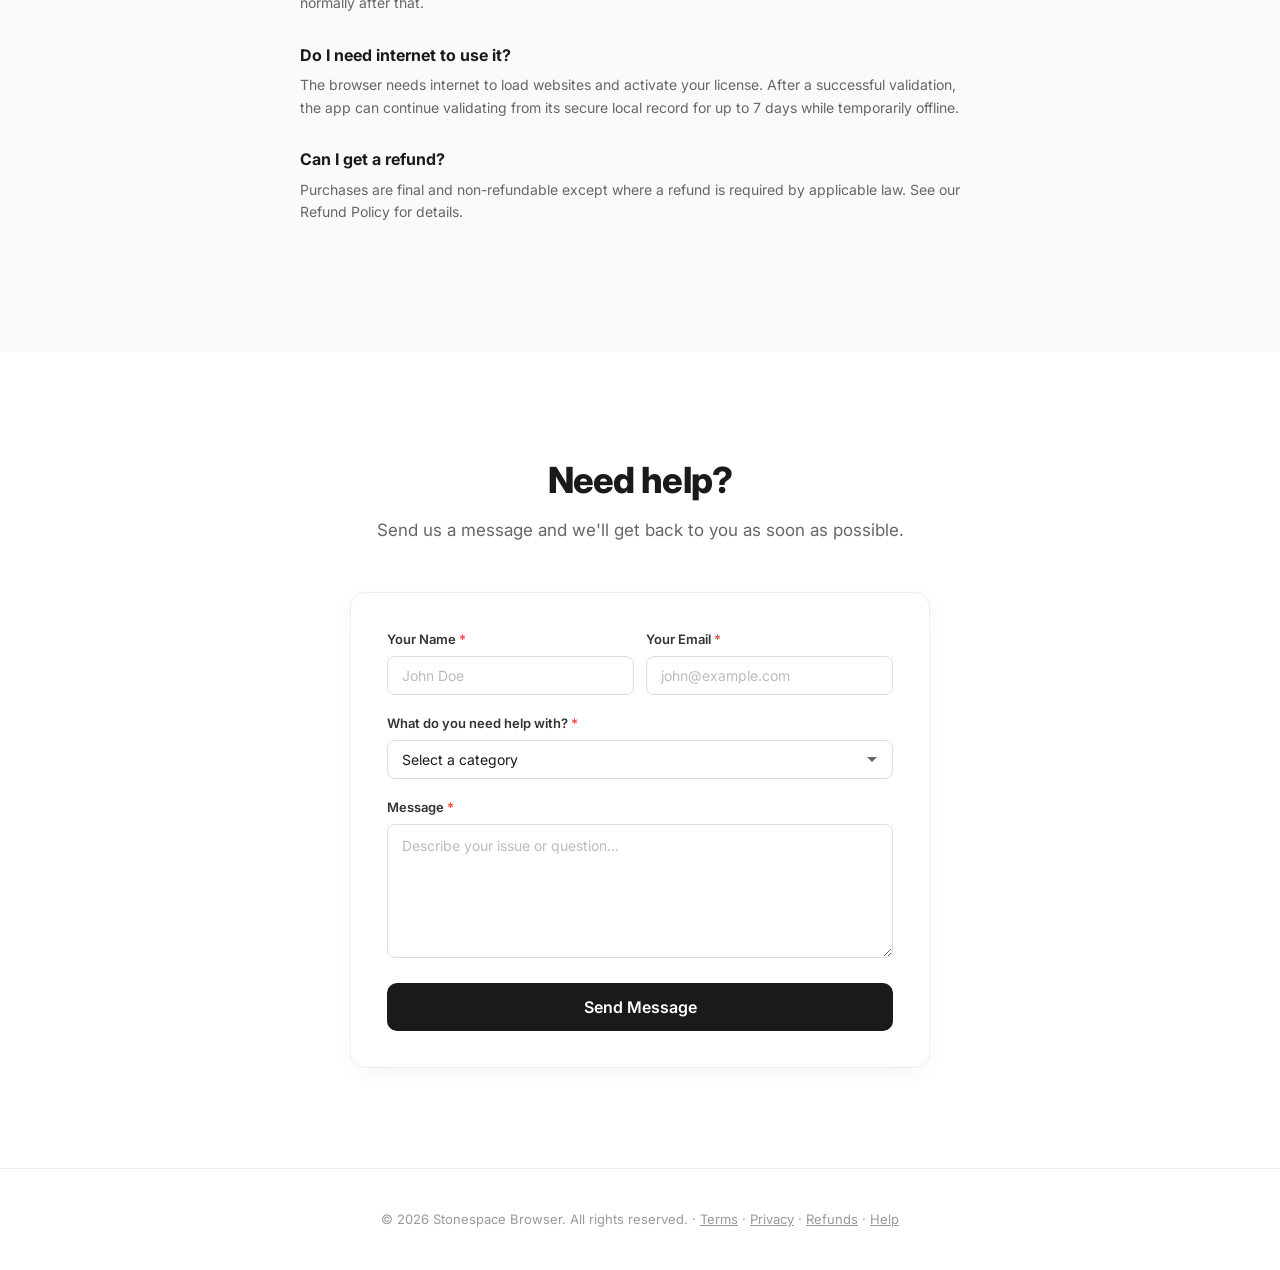
==== commit d66f493d: "Update index.html" ====
--- a/index.html
+++ b/index.html
@@ -5,10 +5,10 @@
   <meta name="viewport" content="width=device-width, initial-scale=1.0">
   <title>Stonespace Browser - A floating browser that stays on top of everything</title>
   <meta name="description" content="Stonespace Browser is a floating, always-on-top browser for macOS. Browse while you work. Keyboard shortcuts, bookmarks, screenshot tools.">
-  <link rel="stylesheet" href="styles.css">
+  <link rel="icon" type="image/png" href="assets/logo.png"><link rel="apple-touch-icon" href="assets/logo.png"><link rel="stylesheet" href="styles.css">
   <link rel="preconnect" href="https://fonts.googleapis.com">
-  <link rel="preconnect" href="https://fonts.gstatic.com" crossorigin>
-  <link href="https://fonts.googleapis.com/css2?family=Inter:wght@400;500;600;700;800&display=swap" rel="stylesheet">
+  <meta name="google-site-verification" content="9dTam0YmPldmu70HEx65VYj5ccZgV-qTN7YN_IfCn6Y"><link rel="preconnect" href="https://fonts.gstatic.com" crossorigin>
+  <link href="https://fonts.googleapis.com/css2?family=Inter:wght@400;500;600;700;800&amp;display=swap" rel="stylesheet">
 </head>
 <body>
 
@@ -143,7 +143,7 @@
           <li>Always-on-top floating browser</li>
           <li>Bookmarks bar with custom icons</li>
           <li>Screenshot to clipboard</li>
-          <li>All future updates included</li>
+          <li>Signed and notarized Mac installer</li>
           <li>Cancel anytime</li>
         </ul>
         <a href="#" class="btn btn-primary btn-full open-registration">Start Free Trial</a>
@@ -172,11 +172,11 @@
         </div>
         <div class="faq-item">
           <h3>Do I need internet to use it?</h3>
-          <p>The browser needs internet to load websites, obviously. The license check happens once a day and works offline for up to 14 days.</p>
+          <p>The browser needs internet to load websites and activate your license. After a successful validation, the app can continue validating from its secure local record for up to 7 days while temporarily offline.</p>
         </div>
         <div class="faq-item">
           <h3>Can I get a refund?</h3>
-          <p>Yes, within 14 days of purchase if it doesn't work for you. Contact us and we'll sort it out.</p>
+          <p>Purchases are final and non-refundable except where a refund is required by applicable law. See our Refund Policy for details.</p>
         </div>
       </div>
     </div>
@@ -301,7 +301,7 @@
   <!-- Footer -->
   <footer>
     <div class="section-inner">
-      <p>&copy; 2026 Stonespace Browser. All rights reserved. · <a href="terms.html" style="color: #999; text-decoration: underline;">Terms and Conditions</a> · <a href="#help" style="color: #999; text-decoration: underline;">Help</a></p>
+      <p>&copy; 2026 Stonespace Browser. All rights reserved. · <a href="terms.html" style="color: #999; text-decoration: underline;">Terms</a> · <a href="privacy.html" style="color: #999; text-decoration: underline;">Privacy</a> · <a href="refunds.html" style="color: #999; text-decoration: underline;">Refunds</a> · <a href="#help" style="color: #999; text-decoration: underline;">Help</a></p>
     </div>
   </footer>
 
@@ -313,7 +313,7 @@
     // All "$X.XX" and "X days free" text on the page
     // pulls from these two variables automatically.
     // =====================================================
-    const PRODUCT_PRICE = '9.99';
+    const PRODUCT_PRICE = '9.84';
     const TRIAL_DAYS = 14;
 
     // Fill in all price and trial-day placeholders
@@ -395,7 +395,7 @@
     // Registration Modal
     // =====================================================
 
-    const CHECKOUT_BASE_URL = 'https://stonespacebrowser.lemonsqueezy.com/checkout/buy/269be600-1c07-4f75-b6a8-9660ef250c9c';
+    const CHECKOUT_BASE_URL = 'https://stonespacebrowser.lemonsqueezy.com/checkout/buy/f1d45b12-6122-4d7c-b805-a6390dc9b291';
 
     // --- School list (US colleges + major high schools) ---
     const SCHOOLS = [
@@ -632,7 +632,7 @@
       helpSubmitBtn.disabled = true;
       helpSubmitBtn.textContent = 'Sending...';
 
-      const HELP_WEBHOOK = 'https://script.google.com/macros/s/AKfycbyLa66Qsd2FAJFiQ0IK4mr2AFqhK3u2bsH7CyrIun2P2wiC9p0202hPXzMaw9oYuY2f/exec';
+      const HELP_WEBHOOK = 'https://script.google.com/macros/s/AKfycbyhwb3YI72eLEXvm5rHXlZ7xAh3m7A2djgRMWFh34awM5OQGXiQJl4hz3SkyurtctzGpQ/exec';
 
       const params = new URLSearchParams({
         ticketNumber: ticketNumber,
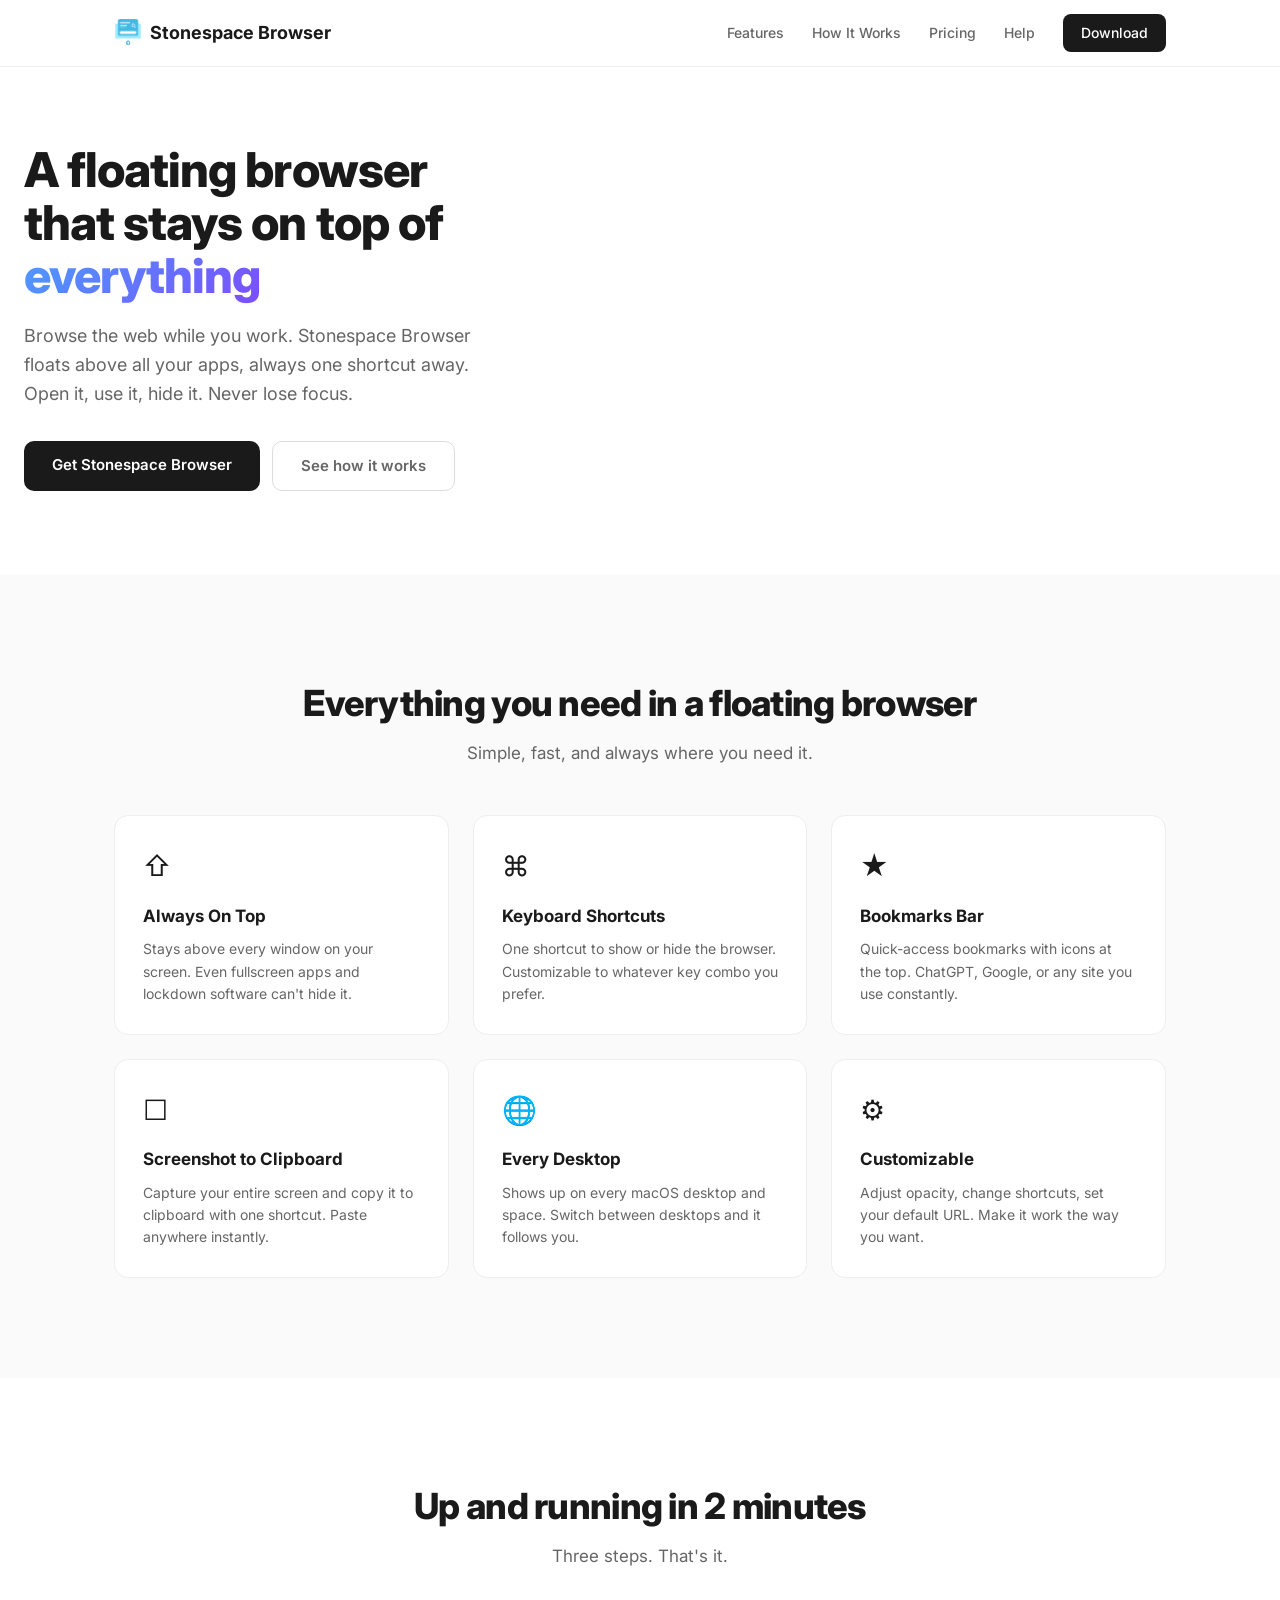
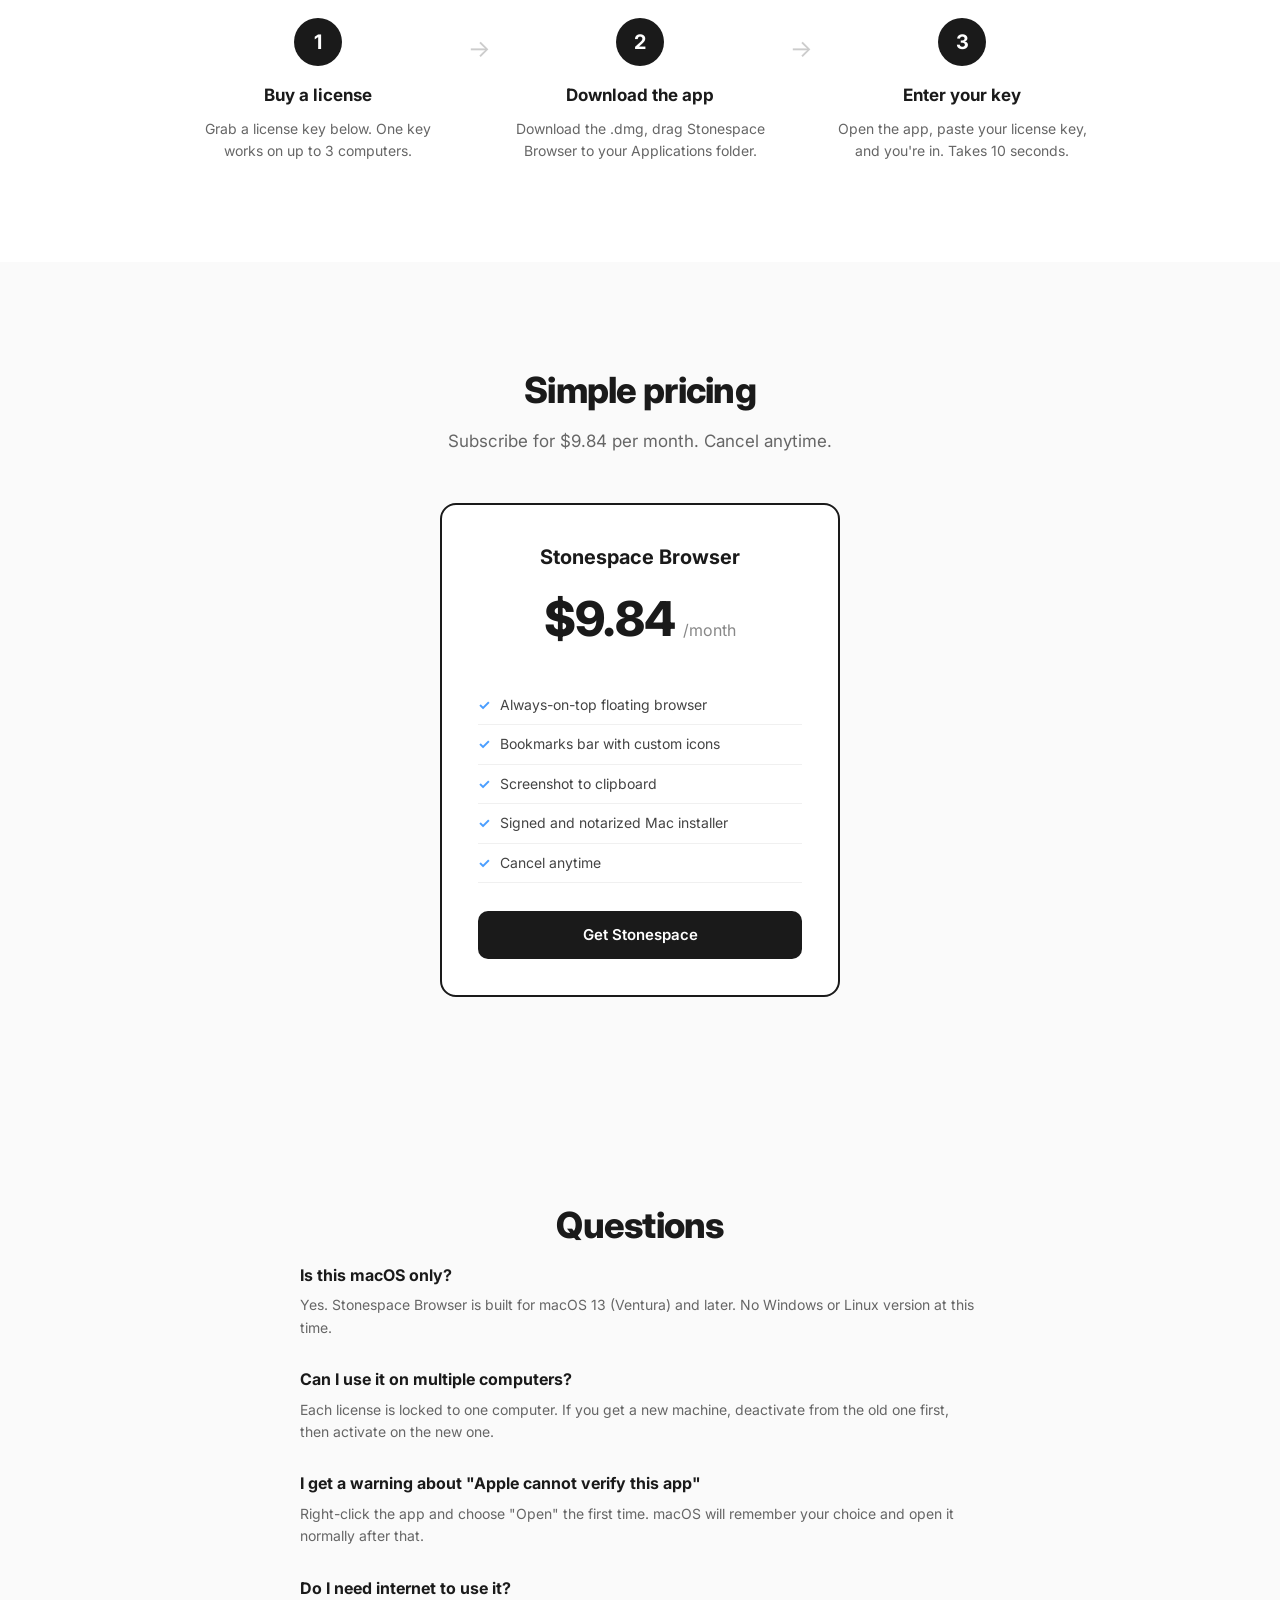
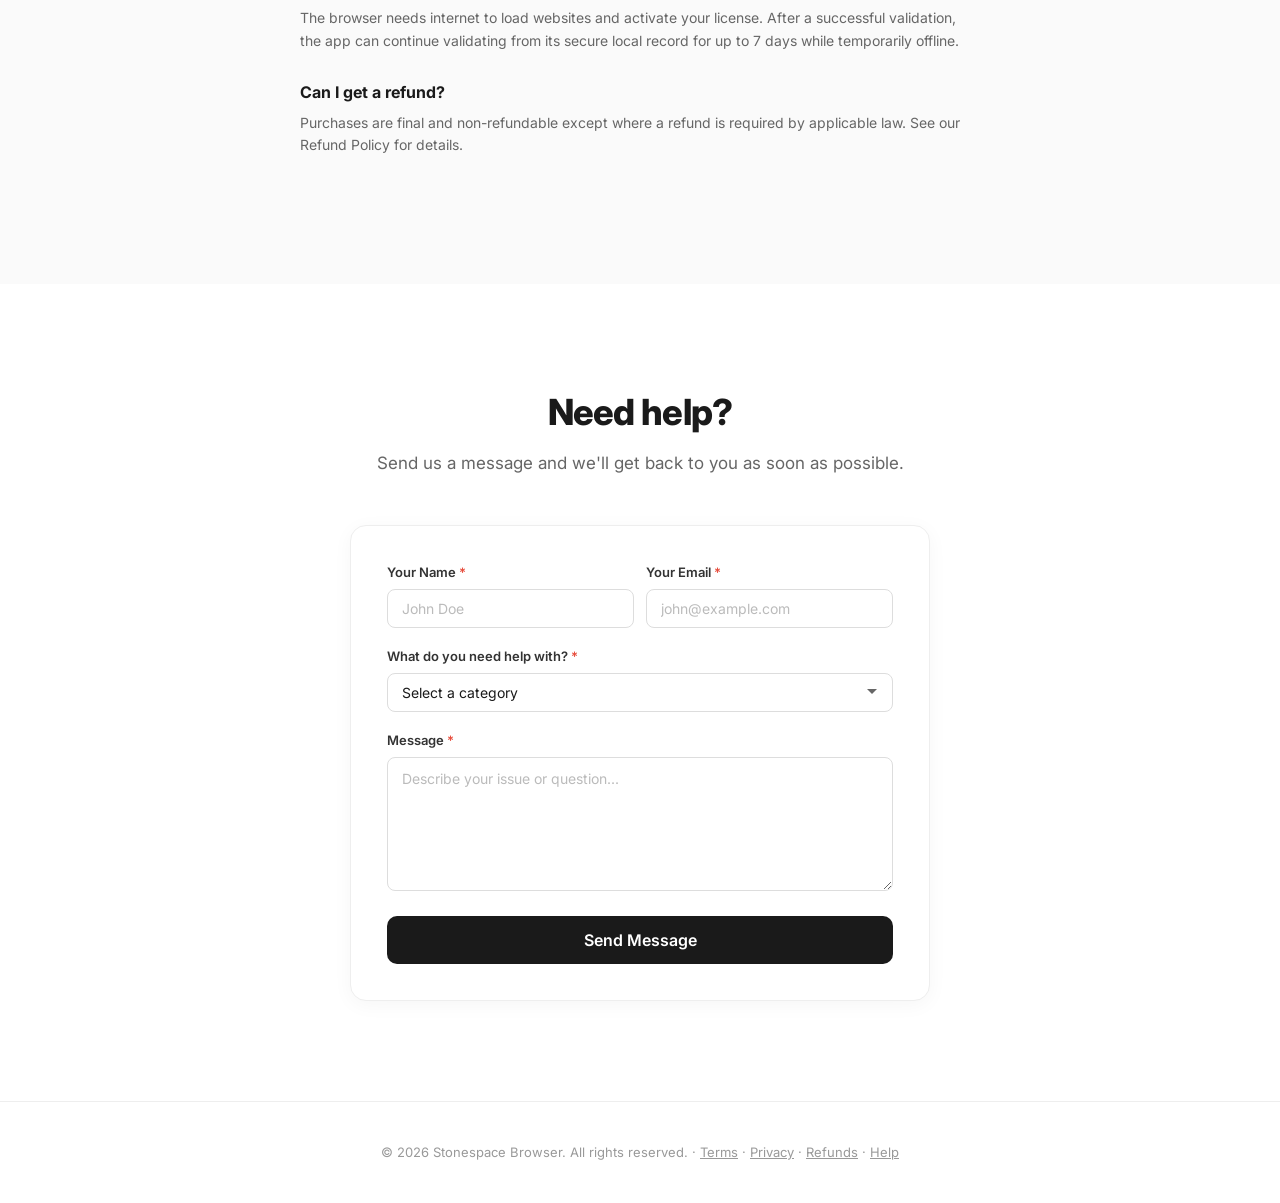
==== commit 9dba72a7: "Update index.html" ====
--- a/index.html
+++ b/index.html
@@ -127,17 +127,15 @@
   <section class="pricing" id="pricing">
     <div class="section-inner">
       <h2>Simple pricing</h2>
-      <p class="section-sub">Start with a <span class="trial-days">14</span>-day free trial. Cancel anytime.</p>
+      <p class="section-sub">Subscribe for <span class="price-value">$9.84</span> per month. Cancel anytime.</p>
 
       <div class="pricing-card">
-        <div class="pricing-trial-badge"><span class="trial-days">14</span> days free</div>
         <div class="pricing-header">
           <h3>Stonespace Browser</h3>
           <div class="pricing-amount">
             <span class="price price-value">$9.99</span>
             <span class="price-period">/month</span>
           </div>
-          <p class="pricing-trial-note">after <span class="trial-days">14</span>-day free trial</p>
         </div>
         <ul class="pricing-features">
           <li>Always-on-top floating browser</li>
@@ -146,7 +144,7 @@
           <li>Signed and notarized Mac installer</li>
           <li>Cancel anytime</li>
         </ul>
-        <a href="#" class="btn btn-primary btn-full open-registration">Start Free Trial</a>
+        <a href="#" class="btn btn-primary btn-full open-registration">Get Stonespace</a>
       </div>
     </div>
   </section>
@@ -310,18 +308,13 @@
     // CHANGE PRICE HERE — update this value when you
     // change the price on LemonSqueezy. This is the ONLY
     // place in the entire page where the price is set.
-    // All "$X.XX" and "X days free" text on the page
-    // pulls from these two variables automatically.
+    // All "$X.XX" text on the page pulls from this value.
     // =====================================================
     const PRODUCT_PRICE = '9.84';
-    const TRIAL_DAYS = 14;
-
-    // Fill in all price and trial-day placeholders
+
+    // Fill in all price placeholders
     document.querySelectorAll('.price-value').forEach(el => {
       el.textContent = '$' + PRODUCT_PRICE;
-    });
-    document.querySelectorAll('.trial-days').forEach(el => {
-      el.textContent = TRIAL_DAYS;
     });
   </script>
 
